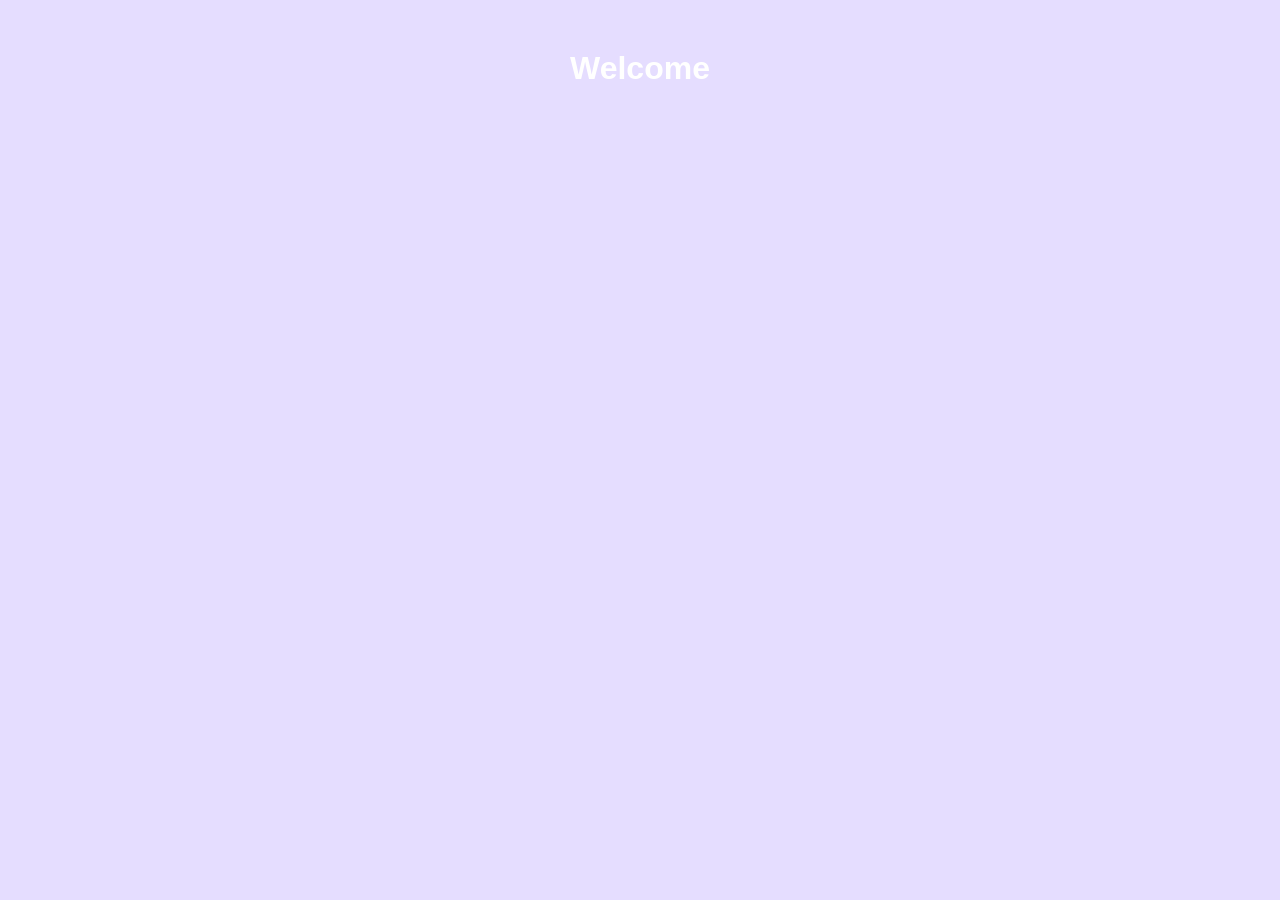
==== index.html @ e872520f "Add files via upload" ====
<!DOCTYPE html>
<html lang="ja">
<head>
  <meta charset="UTF-8">
  <title>index</title>
  <style>
    body {
      background-color: #e5ddff;
      font-family: sans-serif;
      max-width: 400px;
      margin: 50px auto;
      text-align: center;
      color: #ffffff;
    }
  </style>
</head>
<body>
  <h1>Welcome</h1>
</body>
</html>
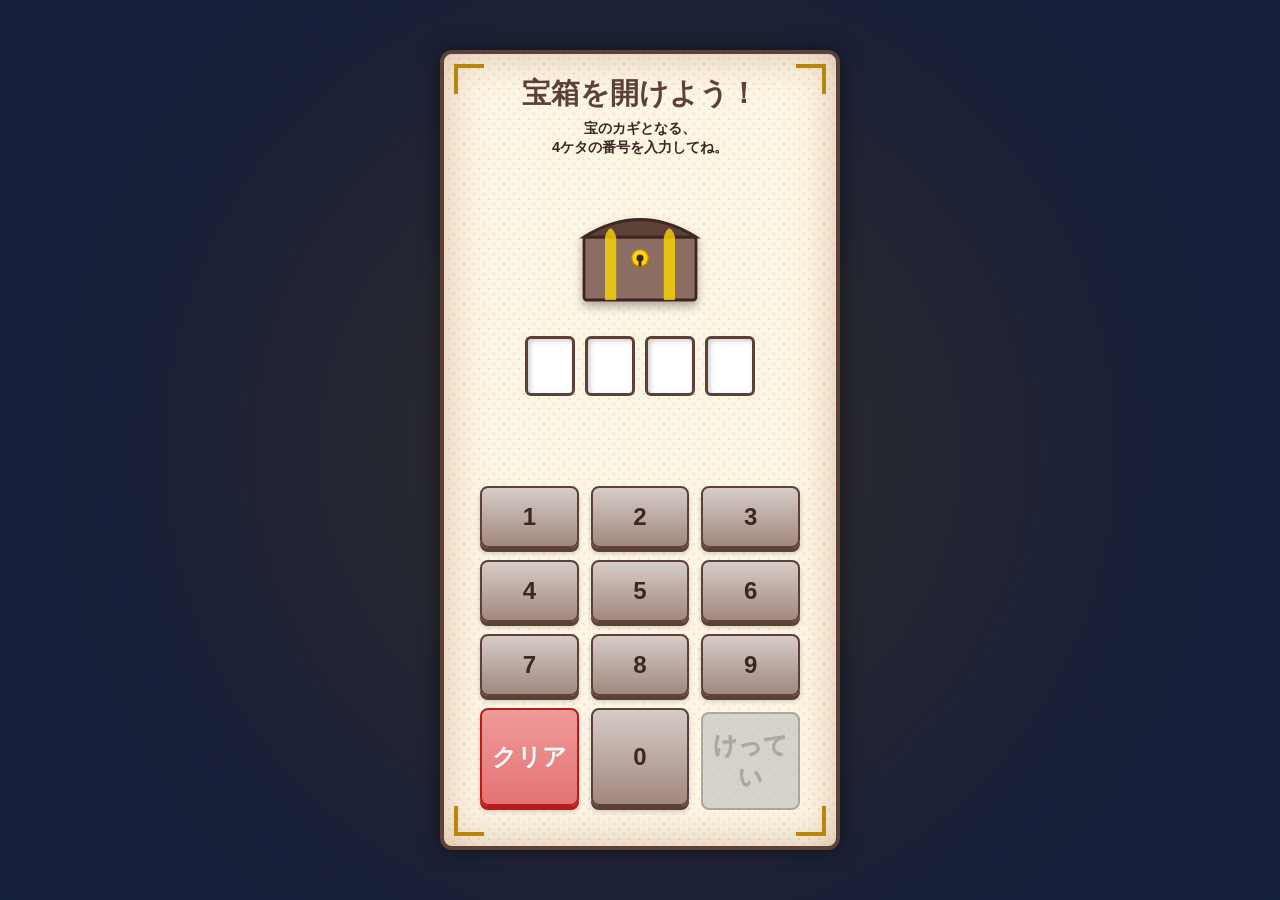
==== commit 3c7fe278: "Update index.html Switched to code generated by Gemini." ====
--- a/index.html
+++ b/index.html
@@ -1,20 +1,555 @@
 <!DOCTYPE html>
 <html lang="ja">
 <head>
-  <meta charset="UTF-8">
-  <title>index</title>
-  <style>
-    body {
-      background-color: #e5ddff;
-      font-family: sans-serif;
-      max-width: 400px;
-      margin: 50px auto;
-      text-align: center;
-      color: #ffffff;
-    }
-  </style>
+    <meta charset="UTF-8">
+    <meta name="viewport" content="width=device-width, initial-scale=1.0, maximum-scale=1.0, user-scalable=no">
+    <meta name="description" content="PTA謎解きイベント：宝箱のカギを開けよう！">
+    <title>宝箱を開けよう！</title>
+    <style>
+        /* =========================================
+           基本設定・変数
+           ========================================= */
+        :root {
+            --bg-color-start: #1a1a2e;
+            --bg-color-end: #16213e;
+            --parchment-bg: #fdf5e6;
+            --parchment-texture: #f4e4bc;
+            --wood-dark: #5d4037;
+            --wood-light: #8d6e63;
+            --gold-base: #ffd700;
+            --gold-shadow: #b8860b;
+            --ink-color: #3e2723;
+            --success-color: #2e7d32;
+            --error-color: #c62828;
+            --font-main: "Hiragino Kaku Gothic ProN", "Hiragino Sans", Meiryo, sans-serif;
+            --font-serif: "Times New Roman", "YuMincho", "Hiragino Mincho ProN", serif;
+        }
+
+        * {
+            box-sizing: border-box;
+            touch-action: manipulation; /* ダブルタップズーム防止 */
+            -webkit-tap-highlight-color: transparent;
+            user-select: none; /* テキスト選択防止 */
+        }
+
+        body {
+            margin: 0;
+            padding: 0;
+            background: radial-gradient(circle at center, var(--bg-color-start), var(--bg-color-end));
+            font-family: var(--font-main);
+            color: var(--ink-color);
+            display: flex;
+            justify-content: center;
+            align-items: center;
+            min-height: 100vh;
+            overflow: hidden; /* スクロール防止 */
+        }
+
+        /* 背景の光演出 */
+        body::before {
+            content: "";
+            position: absolute;
+            top: 50%;
+            left: 50%;
+            transform: translate(-50%, -50%);
+            width: 100vw;
+            height: 100vh;
+            background: radial-gradient(circle, rgba(255, 215, 0, 0.1) 0%, transparent 70%);
+            pointer-events: none;
+            z-index: 0;
+        }
+
+        /* =========================================
+           メインカード（羊皮紙風）
+           ========================================= */
+        .container {
+            position: relative;
+            z-index: 1;
+            width: 90%;
+            max-width: 400px;
+            height: 95vh;
+            max-height: 800px;
+            background-color: var(--parchment-bg);
+            /* CSSで羊皮紙風のザラつきを表現 */
+            background-image: 
+                radial-gradient(var(--parchment-texture) 15%, transparent 16%),
+                radial-gradient(var(--parchment-texture) 15%, transparent 16%);
+            background-size: 10px 10px;
+            background-position: 0 0, 5px 5px;
+            border-radius: 12px;
+            box-shadow: 
+                0 0 20px rgba(0, 0, 0, 0.5),
+                inset 0 0 40px rgba(139, 69, 19, 0.3);
+            display: flex;
+            flex-direction: column;
+            align-items: center;
+            padding: 20px;
+            border: 4px solid var(--wood-dark);
+        }
+
+        /* 装飾的な角（四隅） */
+        .corner {
+            position: absolute;
+            width: 30px;
+            height: 30px;
+            border: 4px solid var(--gold-shadow);
+            z-index: 2;
+        }
+        .corner-tl { top: 10px; left: 10px; border-right: none; border-bottom: none; }
+        .corner-tr { top: 10px; right: 10px; border-left: none; border-bottom: none; }
+        .corner-bl { bottom: 10px; left: 10px; border-right: none; border-top: none; }
+        .corner-br { bottom: 10px; right: 10px; border-left: none; border-top: none; }
+
+        /* =========================================
+           コンテンツエリア
+           ========================================= */
+        header {
+            text-align: center;
+            margin-bottom: 10px;
+            position: relative;
+            z-index: 2;
+        }
+
+        h1 {
+            font-family: var(--font-serif);
+            font-size: 1.8rem;
+            margin: 0;
+            color: var(--wood-dark);
+            text-shadow: 1px 1px 0px rgba(255, 255, 255, 0.5);
+        }
+
+        .lead {
+            font-size: 0.9rem;
+            margin-top: 5px;
+            font-weight: bold;
+        }
+
+        /* 宝箱ビジュアル（SVG） */
+        .chest-visual {
+            width: 140px;
+            height: 120px;
+            margin: 10px auto;
+            filter: drop-shadow(0 5px 5px rgba(0,0,0,0.3));
+            transition: transform 0.3s;
+        }
+
+        /* 成功時の宝箱アニメーション */
+        .chest-open {
+            animation: bounce 0.5s ease-out;
+        }
+        @keyframes bounce {
+            0%, 100% { transform: scale(1); }
+            50% { transform: scale(1.1); }
+        }
+
+        /* =========================================
+           入力スロット
+           ========================================= */
+        .input-slots {
+            display: flex;
+            justify-content: center;
+            gap: 10px;
+            margin: 15px 0 20px;
+        }
+
+        .slot {
+            width: 50px;
+            height: 60px;
+            background: #fff;
+            border: 3px solid var(--wood-dark);
+            border-radius: 6px;
+            display: flex;
+            justify-content: center;
+            align-items: center;
+            font-size: 2rem;
+            font-weight: bold;
+            font-family: var(--font-serif);
+            box-shadow: inset 2px 2px 5px rgba(0,0,0,0.2);
+            color: var(--ink-color);
+        }
+
+        /* 成功時の発光 */
+        .slots-success .slot {
+            background-color: #e8f5e9;
+            border-color: var(--success-color);
+            box-shadow: 0 0 10px var(--success-color);
+            color: var(--success-color);
+            transition: all 0.3s;
+        }
+
+        /* 失敗時のシェイク */
+        .shake {
+            animation: shake 0.4s cubic-bezier(.36,.07,.19,.97) both;
+        }
+        @keyframes shake {
+            10%, 90% { transform: translate3d(-2px, 0, 0); border-color: var(--error-color); }
+            20%, 80% { transform: translate3d(4px, 0, 0); }
+            30%, 50%, 70% { transform: translate3d(-6px, 0, 0); }
+            40%, 60% { transform: translate3d(6px, 0, 0); }
+        }
+
+        /* =========================================
+           キーパッドエリア
+           ========================================= */
+        .keypad {
+            display: grid;
+            grid-template-columns: repeat(3, 1fr);
+            gap: 12px;
+            width: 100%;
+            max-width: 320px;
+            margin-top: auto; /* 下寄せ */
+            margin-bottom: 20px;
+        }
+
+        .btn {
+            background: linear-gradient(to bottom, #d7ccc8, #a1887f);
+            border: 2px solid #5d4037;
+            border-radius: 8px;
+            padding: 15px 0;
+            font-size: 1.5rem;
+            font-weight: bold;
+            color: var(--ink-color);
+            box-shadow: 0 4px 0 #5d4037, 0 5px 5px rgba(0,0,0,0.2);
+            cursor: pointer;
+            transition: transform 0.1s, box-shadow 0.1s;
+            display: flex;
+            justify-content: center;
+            align-items: center;
+        }
+
+        .btn:active {
+            transform: translateY(4px);
+            box-shadow: 0 0 0 #5d4037, inset 0 2px 5px rgba(0,0,0,0.3);
+        }
+
+        /* 機能ボタン */
+        .btn-func {
+            font-size: 1rem;
+            background: linear-gradient(to bottom, #ffecb3, #ffca28); /* 黄色系 */
+            border-color: #b8860b;
+            box-shadow: 0 4px 0 #b8860b, 0 5px 5px rgba(0,0,0,0.2);
+        }
+        .btn-func:active {
+            box-shadow: 0 0 0 #b8860b;
+        }
+        
+        /* 決定ボタン */
+        .btn-enter {
+            background: linear-gradient(to bottom, #81c784, #4caf50); /* 緑系 */
+            border-color: #1b5e20;
+            color: #fff;
+            text-shadow: 0 1px 1px rgba(0,0,0,0.3);
+            box-shadow: 0 4px 0 #1b5e20, 0 5px 5px rgba(0,0,0,0.2);
+        }
+        .btn-enter:active {
+            box-shadow: 0 0 0 #1b5e20;
+        }
+
+        .btn-enter:disabled {
+            background: #bdbdbd;
+            border-color: #757575;
+            box-shadow: none;
+            color: #757575;
+            cursor: not-allowed;
+            transform: translateY(4px);
+            opacity: 0.6;
+        }
+
+        /* クリアボタン */
+        .btn-clear {
+            background: linear-gradient(to bottom, #ef9a9a, #e57373); /* 赤系 */
+            border-color: #b71c1c;
+            color: #fff;
+            box-shadow: 0 4px 0 #b71c1c, 0 5px 5px rgba(0,0,0,0.2);
+        }
+        .btn-clear:active {
+            box-shadow: 0 0 0 #b71c1c;
+        }
+
+        /* =========================================
+           モーダル
+           ========================================= */
+        .modal-overlay {
+            position: fixed;
+            top: 0;
+            left: 0;
+            width: 100%;
+            height: 100%;
+            background: rgba(0, 0, 0, 0.7);
+            backdrop-filter: blur(4px);
+            z-index: 100;
+            display: none;
+            justify-content: center;
+            align-items: center;
+            opacity: 0;
+            transition: opacity 0.3s;
+        }
+
+        .modal-overlay.show {
+            display: flex;
+            opacity: 1;
+        }
+
+        .modal {
+            background: var(--parchment-bg);
+            border: 4px solid var(--gold-shadow);
+            border-radius: 12px;
+            padding: 30px 20px;
+            width: 85%;
+            max-width: 350px;
+            text-align: center;
+            box-shadow: 0 10px 25px rgba(0,0,0,0.5);
+            transform: scale(0.9);
+            transition: transform 0.3s;
+        }
+
+        .modal-overlay.show .modal {
+            transform: scale(1);
+        }
+
+        .modal h2 {
+            margin-top: 0;
+            font-family: var(--font-serif);
+            color: var(--wood-dark);
+            font-size: 1.6rem;
+        }
+        .modal p {
+            font-size: 1rem;
+            line-height: 1.6;
+            margin-bottom: 25px;
+        }
+
+        .modal-btn {
+            display: block;
+            width: 100%;
+            padding: 12px;
+            margin-bottom: 10px;
+            border: none;
+            border-radius: 6px;
+            font-size: 1rem;
+            font-weight: bold;
+            cursor: pointer;
+        }
+
+        .modal-btn-primary {
+            background: var(--wood-dark);
+            color: #fff;
+        }
+        .modal-btn-retry {
+            background: var(--error-color);
+            color: #fff;
+        }
+        .modal-btn-secondary {
+            background: transparent;
+            color: var(--wood-dark);
+            border: 2px solid var(--wood-dark);
+        }
+
+        /* ヒント表示（デバッグ用） */
+        #hint-display {
+            position: absolute;
+            bottom: 5px;
+            font-size: 10px;
+            color: rgba(0,0,0,0.3);
+            display: none;
+        }
+
+    </style>
 </head>
 <body>
-  <h1>Welcome</h1>
+
+    <div class="container">
+        <div class="corner corner-tl"></div>
+        <div class="corner corner-tr"></div>
+        <div class="corner corner-bl"></div>
+        <div class="corner corner-br"></div>
+
+        <header>
+            <h1>宝箱を開けよう！</h1>
+            <p class="lead">宝のカギとなる、<br>4ケタの番号を入力してね。</p>
+        </header>
+
+        <svg class="chest-visual" id="chest-svg" viewBox="0 0 100 80" xmlns="http://www.w3.org/2000/svg" role="img" aria-label="木製の宝箱">
+            <rect x="10" y="30" width="80" height="45" rx="2" fill="#8d6e63" stroke="#3e2723" stroke-width="2"/>
+            <path d="M 10 30 Q 50 5 90 30 Z" fill="#5d4037" stroke="#3e2723" stroke-width="2"/>
+            <rect x="25" y="30" width="8" height="45" fill="#ffd700" opacity="0.8"/>
+            <rect x="67" y="30" width="8" height="45" fill="#ffd700" opacity="0.8"/>
+            <path d="M 25 30 Q 29 18 33 30 Z" fill="#ffd700" opacity="0.8"/>
+            <path d="M 67 30 Q 71 18 75 30 Z" fill="#ffd700" opacity="0.8"/>
+            <circle cx="50" cy="45" r="6" fill="#ffd700" stroke="#b8860b" stroke-width="1"/>
+            <circle cx="50" cy="45" r="2.5" fill="#3e2723"/>
+            <rect x="49" y="45" width="2" height="6" fill="#3e2723"/>
+        </svg>
+
+        <div class="input-slots" id="display-area" aria-live="polite">
+            <div class="slot"></div>
+            <div class="slot"></div>
+            <div class="slot"></div>
+            <div class="slot"></div>
+        </div>
+
+        <div class="keypad">
+            <button type="button" class="btn" onclick="addNumber(1)">1</button>
+            <button type="button" class="btn" onclick="addNumber(2)">2</button>
+            <button type="button" class="btn" onclick="addNumber(3)">3</button>
+            <button type="button" class="btn" onclick="addNumber(4)">4</button>
+            <button type="button" class="btn" onclick="addNumber(5)">5</button>
+            <button type="button" class="btn" onclick="addNumber(6)">6</button>
+            <button type="button" class="btn" onclick="addNumber(7)">7</button>
+            <button type="button" class="btn" onclick="addNumber(8)">8</button>
+            <button type="button" class="btn" onclick="addNumber(9)">9</button>
+            <button type="button" class="btn btn-clear func-btn" onclick="clearInput()">クリア</button>
+            <button type="button" class="btn" onclick="addNumber(0)">0</button>
+            <button type="button" class="btn btn-enter func-btn" id="btn-enter" onclick="checkAnswer()" disabled>けってい</button>
+        </div>
+
+        <div id="hint-display">Answer: <span id="hint-code"></span></div>
+    </div>
+
+    <div id="modal-success" class="modal-overlay" role="dialog" aria-modal="true" aria-labelledby="success-title">
+        <div class="modal">
+            <h2 id="success-title" style="color: var(--success-color);">おめでとう！</h2>
+            <p><strong>カギが開いたよ！</strong><br>この画面を受付の人に見せてね。<br>スタッフが確認するまで、<br>このまま表示しておいてください。</p>
+            <button class="modal-btn modal-btn-primary" onclick="closeModal('modal-success')">OK</button>
+        </div>
+    </div>
+
+    <div id="modal-fail" class="modal-overlay" role="dialog" aria-modal="true" aria-labelledby="fail-title">
+        <div class="modal">
+            <h2 id="fail-title" style="color: var(--error-color);">ざんねん！</h2>
+            <p>番号がちがうみたい。<br>ヒントを見直して、<br>もう一度入力してね。</p>
+            <button class="modal-btn modal-btn-retry" onclick="resetGame()">最初の画面にもどる</button>
+            <button class="modal-btn modal-btn-secondary" onclick="closeModal('modal-fail')">閉じる</button>
+        </div>
+    </div>
+
+    <script>
+        /**
+         * =========================================
+         * 設定・初期化
+         * =========================================
+         */
+        // デフォルトの正解コード (例: 0423)
+        const DEFAULT_ANSWER = "0423";
+
+        // 状態管理
+        let currentInput = [];
+        let correctAnswer = DEFAULT_ANSWER;
+
+        // DOM要素
+        const slots = document.querySelectorAll('.slot');
+        const btnEnter = document.getElementById('btn-enter');
+        const displayArea = document.getElementById('display-area');
+
+        /**
+         * 初期化処理
+         * URLパラメータの解析とヒント表示
+         */
+        window.addEventListener('DOMContentLoaded', () => {
+            const params = new URLSearchParams(window.location.search);
+            
+            // 正解の上書き (?code=1234 or ?answer=1234)
+            const paramCode = params.get('code') || params.get('answer');
+            if (paramCode && /^\d{4}$/.test(paramCode)) {
+                correctAnswer = paramCode;
+            }
+
+            // ヒントの表示 (?showhint=1)
+            if (params.get('showhint') === '1') {
+                const hintDiv = document.getElementById('hint-display');
+                const hintSpan = document.getElementById('hint-code');
+                hintSpan.textContent = correctAnswer;
+                hintDiv.style.display = 'block';
+            }
+        });
+
+        // 物理キーボード操作の無効化（誤操作防止）
+        document.addEventListener('keydown', (e) => {
+            e.preventDefault();
+        });
+
+        /**
+         * =========================================
+         * ロジック
+         * =========================================
+         */
+
+        // 数字を追加
+        function addNumber(num) {
+            if (currentInput.length < 4) {
+                currentInput.push(num);
+                updateDisplay();
+            }
+        }
+
+        // 入力をクリア
+        function clearInput() {
+            currentInput = [];
+            // シェイクアニメーションクラスがあれば除去
+            displayArea.classList.remove('shake');
+            displayArea.classList.remove('slots-success');
+            updateDisplay();
+        }
+
+        // 表示を更新
+        function updateDisplay() {
+            // スロットの描画
+            slots.forEach((slot, index) => {
+                slot.textContent = currentInput[index] !== undefined ? currentInput[index] : "";
+            });
+
+            // 4桁揃ったら「けってい」ボタンを有効化
+            if (currentInput.length === 4) {
+                btnEnter.disabled = false;
+            } else {
+                btnEnter.disabled = true;
+            }
+        }
+
+        // 答え合わせ
+        function checkAnswer() {
+            const inputString = currentInput.join('');
+            
+            if (inputString === correctAnswer) {
+                // 正解時の処理
+                displayArea.classList.add('slots-success');
+                document.getElementById('chest-svg').classList.add('chest-open');
+                setTimeout(() => {
+                    openModal('modal-success');
+                }, 300);
+            } else {
+                // 不正解時の処理
+                displayArea.classList.add('shake');
+                // アニメーション完了後にクラスを外す（再実行可能にするため）
+                setTimeout(() => {
+                    displayArea.classList.remove('shake');
+                }, 500);
+                setTimeout(() => {
+                    openModal('modal-fail');
+                }, 600);
+            }
+        }
+
+        /**
+         * =========================================
+         * モーダル制御
+         * =========================================
+         */
+        function openModal(id) {
+            const modal = document.getElementById(id);
+            modal.classList.add('show');
+        }
+
+        function closeModal(id) {
+            const modal = document.getElementById(id);
+            modal.classList.remove('show');
+        }
+
+        // 完全リセット（失敗モーダルの「最初に戻る」）
+        function resetGame() {
+            location.reload();
+        }
+
+    </script>
 </body>
-</html>+</html>
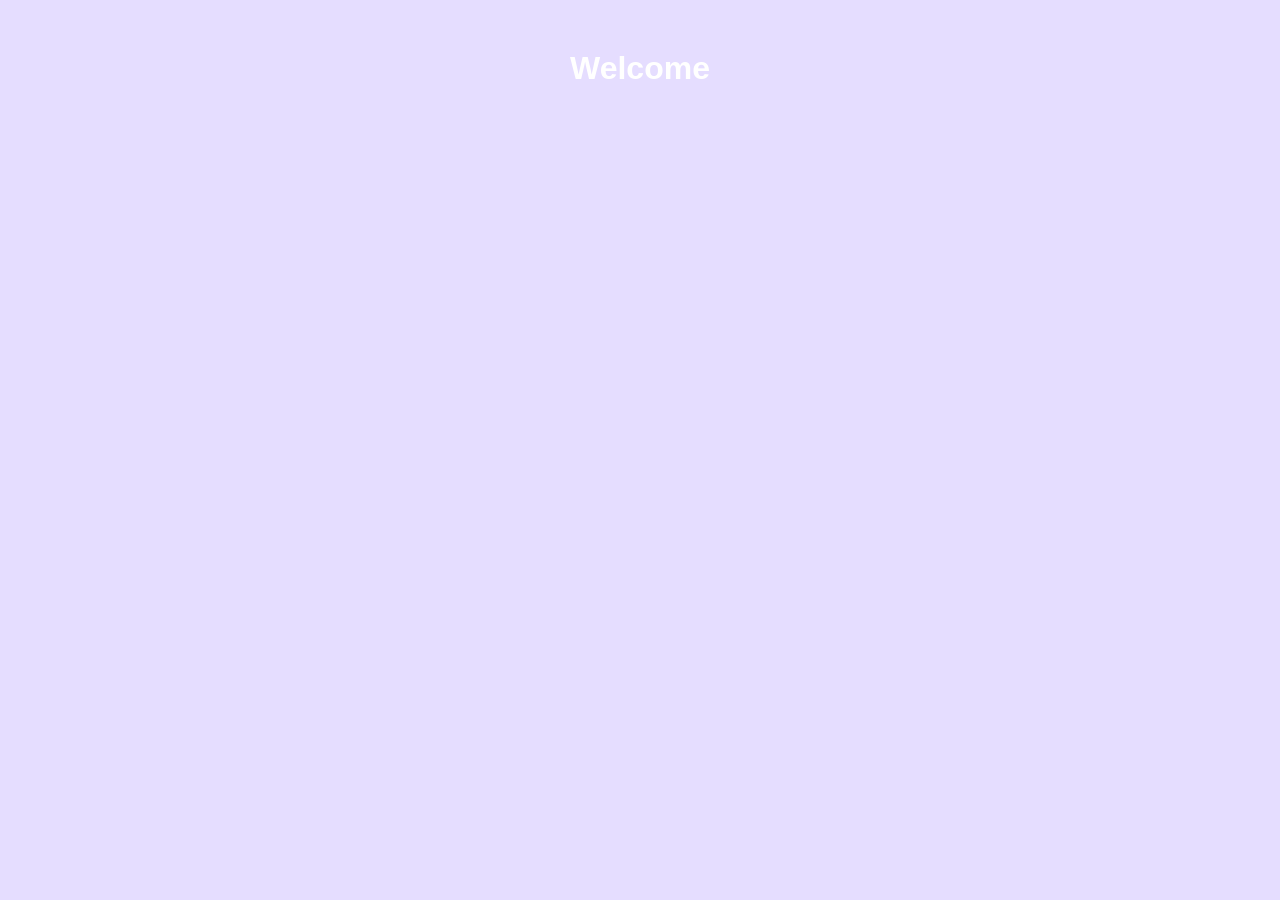
==== commit 5da3813c: "revert Update index.html" ====
--- a/index.html
+++ b/index.html
@@ -1,555 +1,20 @@
 <!DOCTYPE html>
 <html lang="ja">
 <head>
-    <meta charset="UTF-8">
-    <meta name="viewport" content="width=device-width, initial-scale=1.0, maximum-scale=1.0, user-scalable=no">
-    <meta name="description" content="PTA謎解きイベント：宝箱のカギを開けよう！">
-    <title>宝箱を開けよう！</title>
-    <style>
-        /* =========================================
-           基本設定・変数
-           ========================================= */
-        :root {
-            --bg-color-start: #1a1a2e;
-            --bg-color-end: #16213e;
-            --parchment-bg: #fdf5e6;
-            --parchment-texture: #f4e4bc;
-            --wood-dark: #5d4037;
-            --wood-light: #8d6e63;
-            --gold-base: #ffd700;
-            --gold-shadow: #b8860b;
-            --ink-color: #3e2723;
-            --success-color: #2e7d32;
-            --error-color: #c62828;
-            --font-main: "Hiragino Kaku Gothic ProN", "Hiragino Sans", Meiryo, sans-serif;
-            --font-serif: "Times New Roman", "YuMincho", "Hiragino Mincho ProN", serif;
-        }
-
-        * {
-            box-sizing: border-box;
-            touch-action: manipulation; /* ダブルタップズーム防止 */
-            -webkit-tap-highlight-color: transparent;
-            user-select: none; /* テキスト選択防止 */
-        }
-
-        body {
-            margin: 0;
-            padding: 0;
-            background: radial-gradient(circle at center, var(--bg-color-start), var(--bg-color-end));
-            font-family: var(--font-main);
-            color: var(--ink-color);
-            display: flex;
-            justify-content: center;
-            align-items: center;
-            min-height: 100vh;
-            overflow: hidden; /* スクロール防止 */
-        }
-
-        /* 背景の光演出 */
-        body::before {
-            content: "";
-            position: absolute;
-            top: 50%;
-            left: 50%;
-            transform: translate(-50%, -50%);
-            width: 100vw;
-            height: 100vh;
-            background: radial-gradient(circle, rgba(255, 215, 0, 0.1) 0%, transparent 70%);
-            pointer-events: none;
-            z-index: 0;
-        }
-
-        /* =========================================
-           メインカード（羊皮紙風）
-           ========================================= */
-        .container {
-            position: relative;
-            z-index: 1;
-            width: 90%;
-            max-width: 400px;
-            height: 95vh;
-            max-height: 800px;
-            background-color: var(--parchment-bg);
-            /* CSSで羊皮紙風のザラつきを表現 */
-            background-image: 
-                radial-gradient(var(--parchment-texture) 15%, transparent 16%),
-                radial-gradient(var(--parchment-texture) 15%, transparent 16%);
-            background-size: 10px 10px;
-            background-position: 0 0, 5px 5px;
-            border-radius: 12px;
-            box-shadow: 
-                0 0 20px rgba(0, 0, 0, 0.5),
-                inset 0 0 40px rgba(139, 69, 19, 0.3);
-            display: flex;
-            flex-direction: column;
-            align-items: center;
-            padding: 20px;
-            border: 4px solid var(--wood-dark);
-        }
-
-        /* 装飾的な角（四隅） */
-        .corner {
-            position: absolute;
-            width: 30px;
-            height: 30px;
-            border: 4px solid var(--gold-shadow);
-            z-index: 2;
-        }
-        .corner-tl { top: 10px; left: 10px; border-right: none; border-bottom: none; }
-        .corner-tr { top: 10px; right: 10px; border-left: none; border-bottom: none; }
-        .corner-bl { bottom: 10px; left: 10px; border-right: none; border-top: none; }
-        .corner-br { bottom: 10px; right: 10px; border-left: none; border-top: none; }
-
-        /* =========================================
-           コンテンツエリア
-           ========================================= */
-        header {
-            text-align: center;
-            margin-bottom: 10px;
-            position: relative;
-            z-index: 2;
-        }
-
-        h1 {
-            font-family: var(--font-serif);
-            font-size: 1.8rem;
-            margin: 0;
-            color: var(--wood-dark);
-            text-shadow: 1px 1px 0px rgba(255, 255, 255, 0.5);
-        }
-
-        .lead {
-            font-size: 0.9rem;
-            margin-top: 5px;
-            font-weight: bold;
-        }
-
-        /* 宝箱ビジュアル（SVG） */
-        .chest-visual {
-            width: 140px;
-            height: 120px;
-            margin: 10px auto;
-            filter: drop-shadow(0 5px 5px rgba(0,0,0,0.3));
-            transition: transform 0.3s;
-        }
-
-        /* 成功時の宝箱アニメーション */
-        .chest-open {
-            animation: bounce 0.5s ease-out;
-        }
-        @keyframes bounce {
-            0%, 100% { transform: scale(1); }
-            50% { transform: scale(1.1); }
-        }
-
-        /* =========================================
-           入力スロット
-           ========================================= */
-        .input-slots {
-            display: flex;
-            justify-content: center;
-            gap: 10px;
-            margin: 15px 0 20px;
-        }
-
-        .slot {
-            width: 50px;
-            height: 60px;
-            background: #fff;
-            border: 3px solid var(--wood-dark);
-            border-radius: 6px;
-            display: flex;
-            justify-content: center;
-            align-items: center;
-            font-size: 2rem;
-            font-weight: bold;
-            font-family: var(--font-serif);
-            box-shadow: inset 2px 2px 5px rgba(0,0,0,0.2);
-            color: var(--ink-color);
-        }
-
-        /* 成功時の発光 */
-        .slots-success .slot {
-            background-color: #e8f5e9;
-            border-color: var(--success-color);
-            box-shadow: 0 0 10px var(--success-color);
-            color: var(--success-color);
-            transition: all 0.3s;
-        }
-
-        /* 失敗時のシェイク */
-        .shake {
-            animation: shake 0.4s cubic-bezier(.36,.07,.19,.97) both;
-        }
-        @keyframes shake {
-            10%, 90% { transform: translate3d(-2px, 0, 0); border-color: var(--error-color); }
-            20%, 80% { transform: translate3d(4px, 0, 0); }
-            30%, 50%, 70% { transform: translate3d(-6px, 0, 0); }
-            40%, 60% { transform: translate3d(6px, 0, 0); }
-        }
-
-        /* =========================================
-           キーパッドエリア
-           ========================================= */
-        .keypad {
-            display: grid;
-            grid-template-columns: repeat(3, 1fr);
-            gap: 12px;
-            width: 100%;
-            max-width: 320px;
-            margin-top: auto; /* 下寄せ */
-            margin-bottom: 20px;
-        }
-
-        .btn {
-            background: linear-gradient(to bottom, #d7ccc8, #a1887f);
-            border: 2px solid #5d4037;
-            border-radius: 8px;
-            padding: 15px 0;
-            font-size: 1.5rem;
-            font-weight: bold;
-            color: var(--ink-color);
-            box-shadow: 0 4px 0 #5d4037, 0 5px 5px rgba(0,0,0,0.2);
-            cursor: pointer;
-            transition: transform 0.1s, box-shadow 0.1s;
-            display: flex;
-            justify-content: center;
-            align-items: center;
-        }
-
-        .btn:active {
-            transform: translateY(4px);
-            box-shadow: 0 0 0 #5d4037, inset 0 2px 5px rgba(0,0,0,0.3);
-        }
-
-        /* 機能ボタン */
-        .btn-func {
-            font-size: 1rem;
-            background: linear-gradient(to bottom, #ffecb3, #ffca28); /* 黄色系 */
-            border-color: #b8860b;
-            box-shadow: 0 4px 0 #b8860b, 0 5px 5px rgba(0,0,0,0.2);
-        }
-        .btn-func:active {
-            box-shadow: 0 0 0 #b8860b;
-        }
-        
-        /* 決定ボタン */
-        .btn-enter {
-            background: linear-gradient(to bottom, #81c784, #4caf50); /* 緑系 */
-            border-color: #1b5e20;
-            color: #fff;
-            text-shadow: 0 1px 1px rgba(0,0,0,0.3);
-            box-shadow: 0 4px 0 #1b5e20, 0 5px 5px rgba(0,0,0,0.2);
-        }
-        .btn-enter:active {
-            box-shadow: 0 0 0 #1b5e20;
-        }
-
-        .btn-enter:disabled {
-            background: #bdbdbd;
-            border-color: #757575;
-            box-shadow: none;
-            color: #757575;
-            cursor: not-allowed;
-            transform: translateY(4px);
-            opacity: 0.6;
-        }
-
-        /* クリアボタン */
-        .btn-clear {
-            background: linear-gradient(to bottom, #ef9a9a, #e57373); /* 赤系 */
-            border-color: #b71c1c;
-            color: #fff;
-            box-shadow: 0 4px 0 #b71c1c, 0 5px 5px rgba(0,0,0,0.2);
-        }
-        .btn-clear:active {
-            box-shadow: 0 0 0 #b71c1c;
-        }
-
-        /* =========================================
-           モーダル
-           ========================================= */
-        .modal-overlay {
-            position: fixed;
-            top: 0;
-            left: 0;
-            width: 100%;
-            height: 100%;
-            background: rgba(0, 0, 0, 0.7);
-            backdrop-filter: blur(4px);
-            z-index: 100;
-            display: none;
-            justify-content: center;
-            align-items: center;
-            opacity: 0;
-            transition: opacity 0.3s;
-        }
-
-        .modal-overlay.show {
-            display: flex;
-            opacity: 1;
-        }
-
-        .modal {
-            background: var(--parchment-bg);
-            border: 4px solid var(--gold-shadow);
-            border-radius: 12px;
-            padding: 30px 20px;
-            width: 85%;
-            max-width: 350px;
-            text-align: center;
-            box-shadow: 0 10px 25px rgba(0,0,0,0.5);
-            transform: scale(0.9);
-            transition: transform 0.3s;
-        }
-
-        .modal-overlay.show .modal {
-            transform: scale(1);
-        }
-
-        .modal h2 {
-            margin-top: 0;
-            font-family: var(--font-serif);
-            color: var(--wood-dark);
-            font-size: 1.6rem;
-        }
-        .modal p {
-            font-size: 1rem;
-            line-height: 1.6;
-            margin-bottom: 25px;
-        }
-
-        .modal-btn {
-            display: block;
-            width: 100%;
-            padding: 12px;
-            margin-bottom: 10px;
-            border: none;
-            border-radius: 6px;
-            font-size: 1rem;
-            font-weight: bold;
-            cursor: pointer;
-        }
-
-        .modal-btn-primary {
-            background: var(--wood-dark);
-            color: #fff;
-        }
-        .modal-btn-retry {
-            background: var(--error-color);
-            color: #fff;
-        }
-        .modal-btn-secondary {
-            background: transparent;
-            color: var(--wood-dark);
-            border: 2px solid var(--wood-dark);
-        }
-
-        /* ヒント表示（デバッグ用） */
-        #hint-display {
-            position: absolute;
-            bottom: 5px;
-            font-size: 10px;
-            color: rgba(0,0,0,0.3);
-            display: none;
-        }
-
-    </style>
+  <meta charset="UTF-8">
+  <title>index</title>
+  <style>
+    body {
+      background-color: #e5ddff;
+      font-family: sans-serif;
+      max-width: 400px;
+      margin: 50px auto;
+      text-align: center;
+      color: #ffffff;
+    }
+  </style>
 </head>
 <body>
-
-    <div class="container">
-        <div class="corner corner-tl"></div>
-        <div class="corner corner-tr"></div>
-        <div class="corner corner-bl"></div>
-        <div class="corner corner-br"></div>
-
-        <header>
-            <h1>宝箱を開けよう！</h1>
-            <p class="lead">宝のカギとなる、<br>4ケタの番号を入力してね。</p>
-        </header>
-
-        <svg class="chest-visual" id="chest-svg" viewBox="0 0 100 80" xmlns="http://www.w3.org/2000/svg" role="img" aria-label="木製の宝箱">
-            <rect x="10" y="30" width="80" height="45" rx="2" fill="#8d6e63" stroke="#3e2723" stroke-width="2"/>
-            <path d="M 10 30 Q 50 5 90 30 Z" fill="#5d4037" stroke="#3e2723" stroke-width="2"/>
-            <rect x="25" y="30" width="8" height="45" fill="#ffd700" opacity="0.8"/>
-            <rect x="67" y="30" width="8" height="45" fill="#ffd700" opacity="0.8"/>
-            <path d="M 25 30 Q 29 18 33 30 Z" fill="#ffd700" opacity="0.8"/>
-            <path d="M 67 30 Q 71 18 75 30 Z" fill="#ffd700" opacity="0.8"/>
-            <circle cx="50" cy="45" r="6" fill="#ffd700" stroke="#b8860b" stroke-width="1"/>
-            <circle cx="50" cy="45" r="2.5" fill="#3e2723"/>
-            <rect x="49" y="45" width="2" height="6" fill="#3e2723"/>
-        </svg>
-
-        <div class="input-slots" id="display-area" aria-live="polite">
-            <div class="slot"></div>
-            <div class="slot"></div>
-            <div class="slot"></div>
-            <div class="slot"></div>
-        </div>
-
-        <div class="keypad">
-            <button type="button" class="btn" onclick="addNumber(1)">1</button>
-            <button type="button" class="btn" onclick="addNumber(2)">2</button>
-            <button type="button" class="btn" onclick="addNumber(3)">3</button>
-            <button type="button" class="btn" onclick="addNumber(4)">4</button>
-            <button type="button" class="btn" onclick="addNumber(5)">5</button>
-            <button type="button" class="btn" onclick="addNumber(6)">6</button>
-            <button type="button" class="btn" onclick="addNumber(7)">7</button>
-            <button type="button" class="btn" onclick="addNumber(8)">8</button>
-            <button type="button" class="btn" onclick="addNumber(9)">9</button>
-            <button type="button" class="btn btn-clear func-btn" onclick="clearInput()">クリア</button>
-            <button type="button" class="btn" onclick="addNumber(0)">0</button>
-            <button type="button" class="btn btn-enter func-btn" id="btn-enter" onclick="checkAnswer()" disabled>けってい</button>
-        </div>
-
-        <div id="hint-display">Answer: <span id="hint-code"></span></div>
-    </div>
-
-    <div id="modal-success" class="modal-overlay" role="dialog" aria-modal="true" aria-labelledby="success-title">
-        <div class="modal">
-            <h2 id="success-title" style="color: var(--success-color);">おめでとう！</h2>
-            <p><strong>カギが開いたよ！</strong><br>この画面を受付の人に見せてね。<br>スタッフが確認するまで、<br>このまま表示しておいてください。</p>
-            <button class="modal-btn modal-btn-primary" onclick="closeModal('modal-success')">OK</button>
-        </div>
-    </div>
-
-    <div id="modal-fail" class="modal-overlay" role="dialog" aria-modal="true" aria-labelledby="fail-title">
-        <div class="modal">
-            <h2 id="fail-title" style="color: var(--error-color);">ざんねん！</h2>
-            <p>番号がちがうみたい。<br>ヒントを見直して、<br>もう一度入力してね。</p>
-            <button class="modal-btn modal-btn-retry" onclick="resetGame()">最初の画面にもどる</button>
-            <button class="modal-btn modal-btn-secondary" onclick="closeModal('modal-fail')">閉じる</button>
-        </div>
-    </div>
-
-    <script>
-        /**
-         * =========================================
-         * 設定・初期化
-         * =========================================
-         */
-        // デフォルトの正解コード (例: 0423)
-        const DEFAULT_ANSWER = "0423";
-
-        // 状態管理
-        let currentInput = [];
-        let correctAnswer = DEFAULT_ANSWER;
-
-        // DOM要素
-        const slots = document.querySelectorAll('.slot');
-        const btnEnter = document.getElementById('btn-enter');
-        const displayArea = document.getElementById('display-area');
-
-        /**
-         * 初期化処理
-         * URLパラメータの解析とヒント表示
-         */
-        window.addEventListener('DOMContentLoaded', () => {
-            const params = new URLSearchParams(window.location.search);
-            
-            // 正解の上書き (?code=1234 or ?answer=1234)
-            const paramCode = params.get('code') || params.get('answer');
-            if (paramCode && /^\d{4}$/.test(paramCode)) {
-                correctAnswer = paramCode;
-            }
-
-            // ヒントの表示 (?showhint=1)
-            if (params.get('showhint') === '1') {
-                const hintDiv = document.getElementById('hint-display');
-                const hintSpan = document.getElementById('hint-code');
-                hintSpan.textContent = correctAnswer;
-                hintDiv.style.display = 'block';
-            }
-        });
-
-        // 物理キーボード操作の無効化（誤操作防止）
-        document.addEventListener('keydown', (e) => {
-            e.preventDefault();
-        });
-
-        /**
-         * =========================================
-         * ロジック
-         * =========================================
-         */
-
-        // 数字を追加
-        function addNumber(num) {
-            if (currentInput.length < 4) {
-                currentInput.push(num);
-                updateDisplay();
-            }
-        }
-
-        // 入力をクリア
-        function clearInput() {
-            currentInput = [];
-            // シェイクアニメーションクラスがあれば除去
-            displayArea.classList.remove('shake');
-            displayArea.classList.remove('slots-success');
-            updateDisplay();
-        }
-
-        // 表示を更新
-        function updateDisplay() {
-            // スロットの描画
-            slots.forEach((slot, index) => {
-                slot.textContent = currentInput[index] !== undefined ? currentInput[index] : "";
-            });
-
-            // 4桁揃ったら「けってい」ボタンを有効化
-            if (currentInput.length === 4) {
-                btnEnter.disabled = false;
-            } else {
-                btnEnter.disabled = true;
-            }
-        }
-
-        // 答え合わせ
-        function checkAnswer() {
-            const inputString = currentInput.join('');
-            
-            if (inputString === correctAnswer) {
-                // 正解時の処理
-                displayArea.classList.add('slots-success');
-                document.getElementById('chest-svg').classList.add('chest-open');
-                setTimeout(() => {
-                    openModal('modal-success');
-                }, 300);
-            } else {
-                // 不正解時の処理
-                displayArea.classList.add('shake');
-                // アニメーション完了後にクラスを外す（再実行可能にするため）
-                setTimeout(() => {
-                    displayArea.classList.remove('shake');
-                }, 500);
-                setTimeout(() => {
-                    openModal('modal-fail');
-                }, 600);
-            }
-        }
-
-        /**
-         * =========================================
-         * モーダル制御
-         * =========================================
-         */
-        function openModal(id) {
-            const modal = document.getElementById(id);
-            modal.classList.add('show');
-        }
-
-        function closeModal(id) {
-            const modal = document.getElementById(id);
-            modal.classList.remove('show');
-        }
-
-        // 完全リセット（失敗モーダルの「最初に戻る」）
-        function resetGame() {
-            location.reload();
-        }
-
-    </script>
+  <h1>Welcome</h1>
 </body>
 </html>
